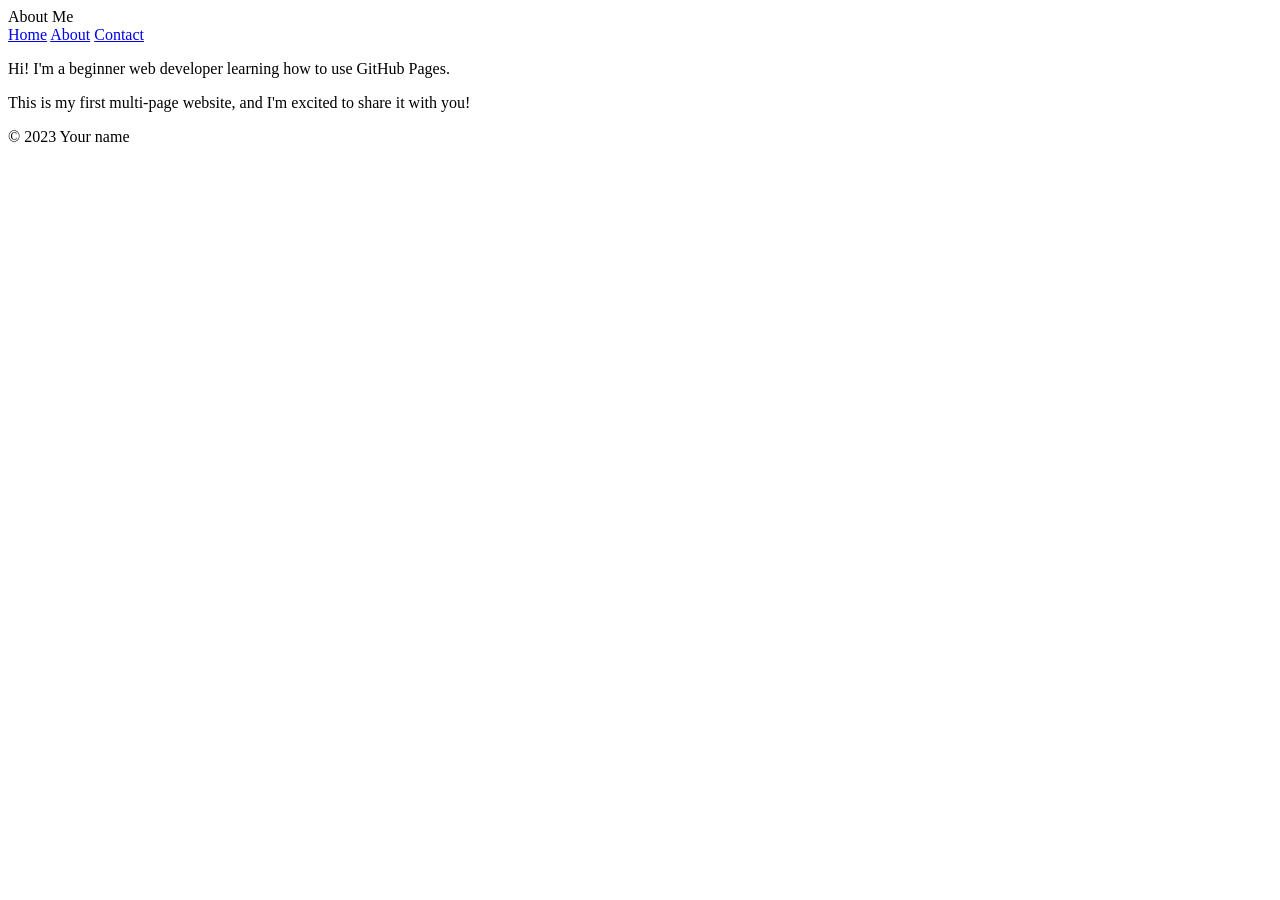
==== about.html @ 637c3b2b "Update and rename About me to about.html" ====
<!DOCTYPE html>
<html lang="en">
<head>
    <meta charset="UTF-8">
    <meta name="viewport" content="width=device-width, initial-scale=1,0">
    <title>About Me</title>
</head>
<body>
    <header
<h1>About Me</h1>
<nav>
    <a href="index.html">Home</a>
    <a href="about.hmtl">About</a>
    <a href="contact.html">Contact</a>
</nav>
</header>
<main>
    <p>Hi! I'm a beginner web developer learning how to use GitHub Pages.</p>
    <p>This is my first multi-page website, and I'm excited to share it with you!</p>
</main>
<footer>
    <p>&copy; 2023 Your name</p>
</footer>
</body>
</html>
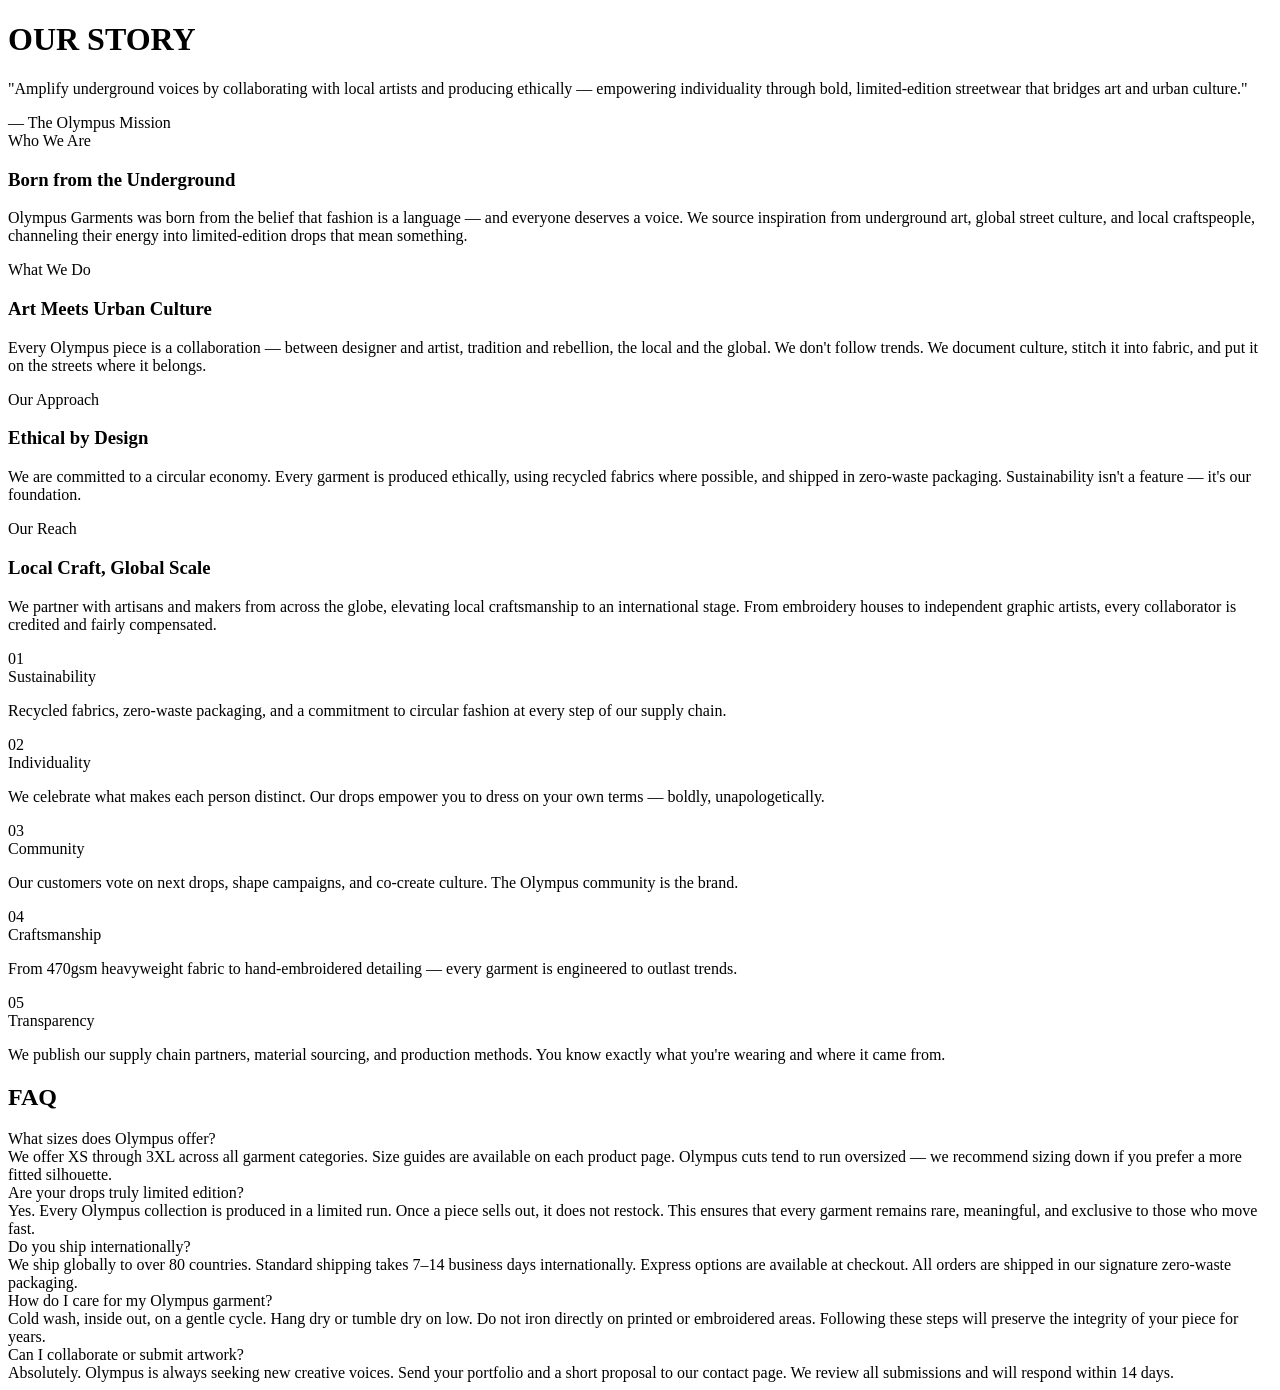
==== commit ae742b40: "Update about.html" ====
--- a/about.html
+++ b/about.html
@@ -1,26 +1,98 @@
 <!DOCTYPE html>
+<html>
 <html lang="en">
-<head>
-    <meta charset="UTF-8">
-    <meta name="viewport" content="width=device-width, initial-scale=1,0">
-    <title>About Me</title>
-</head>
+<meta charset="UTF-8">
+<meta name="viewport" content="width=device-width, initial-scale=1.0">
+<title>OLYMPUS — Raw Expression, Designed for the World</title>
+<link rel="preconnect" href="https://fonts.googleapis.com">
+<link href="https://fonts.googleapis.com/css2?family=Cinzel:wght@400;700;900&family=Barlow+Condensed:wght@300;400;500;700;900&family=Barlow:wght@300;400;500&display=swap" rel="stylesheet">
 <body>
-    <header
-<h1>About Me</h1>
-<nav>
-    <a href="index.html">Home</a>
-    <a href="about.hmtl">About</a>
-    <a href="contact.html">Contact</a>
-</nav>
-</header>
-<main>
-    <p>Hi! I'm a beginner web developer learning how to use GitHub Pages.</p>
-    <p>This is my first multi-page website, and I'm excited to share it with you!</p>
-</main>
-<footer>
-    <p>&copy; 2023 Your name</p>
-</footer>
+<!-- ==================== ABOUT PAGE ==================== -->
+<div class="page" id="page-about">
+  <div class="about-hero">
+    <div class="about-hero-bg"></div>
+    <h1 class="about-hero-title">OUR STORY</h1>
+  </div>
+
+  <div class="about-mission">
+    <p class="about-mission-quote">"Amplify underground voices by collaborating with local artists and producing ethically — empowering individuality through bold, limited-edition streetwear that bridges art and urban culture."</p>
+    <div class="about-mission-sub">— The Olympus Mission</div>
+  </div>
+
+  <div class="about-grid">
+    <div class="about-cell">
+      <div class="about-cell-label">Who We Are</div>
+      <h3 class="about-cell-title">Born from the Underground</h3>
+      <p class="about-cell-text">Olympus Garments was born from the belief that fashion is a language — and everyone deserves a voice. We source inspiration from underground art, global street culture, and local craftspeople, channeling their energy into limited-edition drops that mean something.</p>
+    </div>
+    <div class="about-cell">
+      <div class="about-cell-label">What We Do</div>
+      <h3 class="about-cell-title">Art Meets Urban Culture</h3>
+      <p class="about-cell-text">Every Olympus piece is a collaboration — between designer and artist, tradition and rebellion, the local and the global. We don't follow trends. We document culture, stitch it into fabric, and put it on the streets where it belongs.</p>
+    </div>
+    <div class="about-cell">
+      <div class="about-cell-label">Our Approach</div>
+      <h3 class="about-cell-title">Ethical by Design</h3>
+      <p class="about-cell-text">We are committed to a circular economy. Every garment is produced ethically, using recycled fabrics where possible, and shipped in zero-waste packaging. Sustainability isn't a feature — it's our foundation.</p>
+    </div>
+    <div class="about-cell">
+      <div class="about-cell-label">Our Reach</div>
+      <h3 class="about-cell-title">Local Craft, Global Scale</h3>
+      <p class="about-cell-text">We partner with artisans and makers from across the globe, elevating local craftsmanship to an international stage. From embroidery houses to independent graphic artists, every collaborator is credited and fairly compensated.</p>
+    </div>
+  </div>
+
+  <div class="values-list">
+    <div class="value-item">
+      <div class="value-num">01</div>
+      <div class="value-title">Sustainability</div>
+      <p class="value-text">Recycled fabrics, zero-waste packaging, and a commitment to circular fashion at every step of our supply chain.</p>
+    </div>
+    <div class="value-item">
+      <div class="value-num">02</div>
+      <div class="value-title">Individuality</div>
+      <p class="value-text">We celebrate what makes each person distinct. Our drops empower you to dress on your own terms — boldly, unapologetically.</p>
+    </div>
+    <div class="value-item">
+      <div class="value-num">03</div>
+      <div class="value-title">Community</div>
+      <p class="value-text">Our customers vote on next drops, shape campaigns, and co-create culture. The Olympus community is the brand.</p>
+    </div>
+    <div class="value-item">
+      <div class="value-num">04</div>
+      <div class="value-title">Craftsmanship</div>
+      <p class="value-text">From 470gsm heavyweight fabric to hand-embroidered detailing — every garment is engineered to outlast trends.</p>
+    </div>
+    <div class="value-item">
+      <div class="value-num">05</div>
+      <div class="value-title">Transparency</div>
+      <p class="value-text">We publish our supply chain partners, material sourcing, and production methods. You know exactly what you're wearing and where it came from.</p>
+    </div>
+  </div>
+
+  <div class="faq-section">
+    <h2 class="faq-title">FAQ</h2>
+    <div class="faq-item">
+      <div class="faq-q" onclick="toggleFaq(this)">What sizes does Olympus offer?</div>
+      <div class="faq-a">We offer XS through 3XL across all garment categories. Size guides are available on each product page. Olympus cuts tend to run oversized — we recommend sizing down if you prefer a more fitted silhouette.</div>
+    </div>
+    <div class="faq-item">
+      <div class="faq-q" onclick="toggleFaq(this)">Are your drops truly limited edition?</div>
+      <div class="faq-a">Yes. Every Olympus collection is produced in a limited run. Once a piece sells out, it does not restock. This ensures that every garment remains rare, meaningful, and exclusive to those who move fast.</div>
+    </div>
+    <div class="faq-item">
+      <div class="faq-q" onclick="toggleFaq(this)">Do you ship internationally?</div>
+      <div class="faq-a">We ship globally to over 80 countries. Standard shipping takes 7–14 business days internationally. Express options are available at checkout. All orders are shipped in our signature zero-waste packaging.</div>
+    </div>
+    <div class="faq-item">
+      <div class="faq-q" onclick="toggleFaq(this)">How do I care for my Olympus garment?</div>
+      <div class="faq-a">Cold wash, inside out, on a gentle cycle. Hang dry or tumble dry on low. Do not iron directly on printed or embroidered areas. Following these steps will preserve the integrity of your piece for years.</div>
+    </div>
+    <div class="faq-item">
+      <div class="faq-q" onclick="toggleFaq(this)">Can I collaborate or submit artwork?</div>
+      <div class="faq-a">Absolutely. Olympus is always seeking new creative voices. Send your portfolio and a short proposal to our contact page. We review all submissions and will respond within 14 days.</div>
+    </div>
+  </div>
+</div>
 </body>
 </html>
-
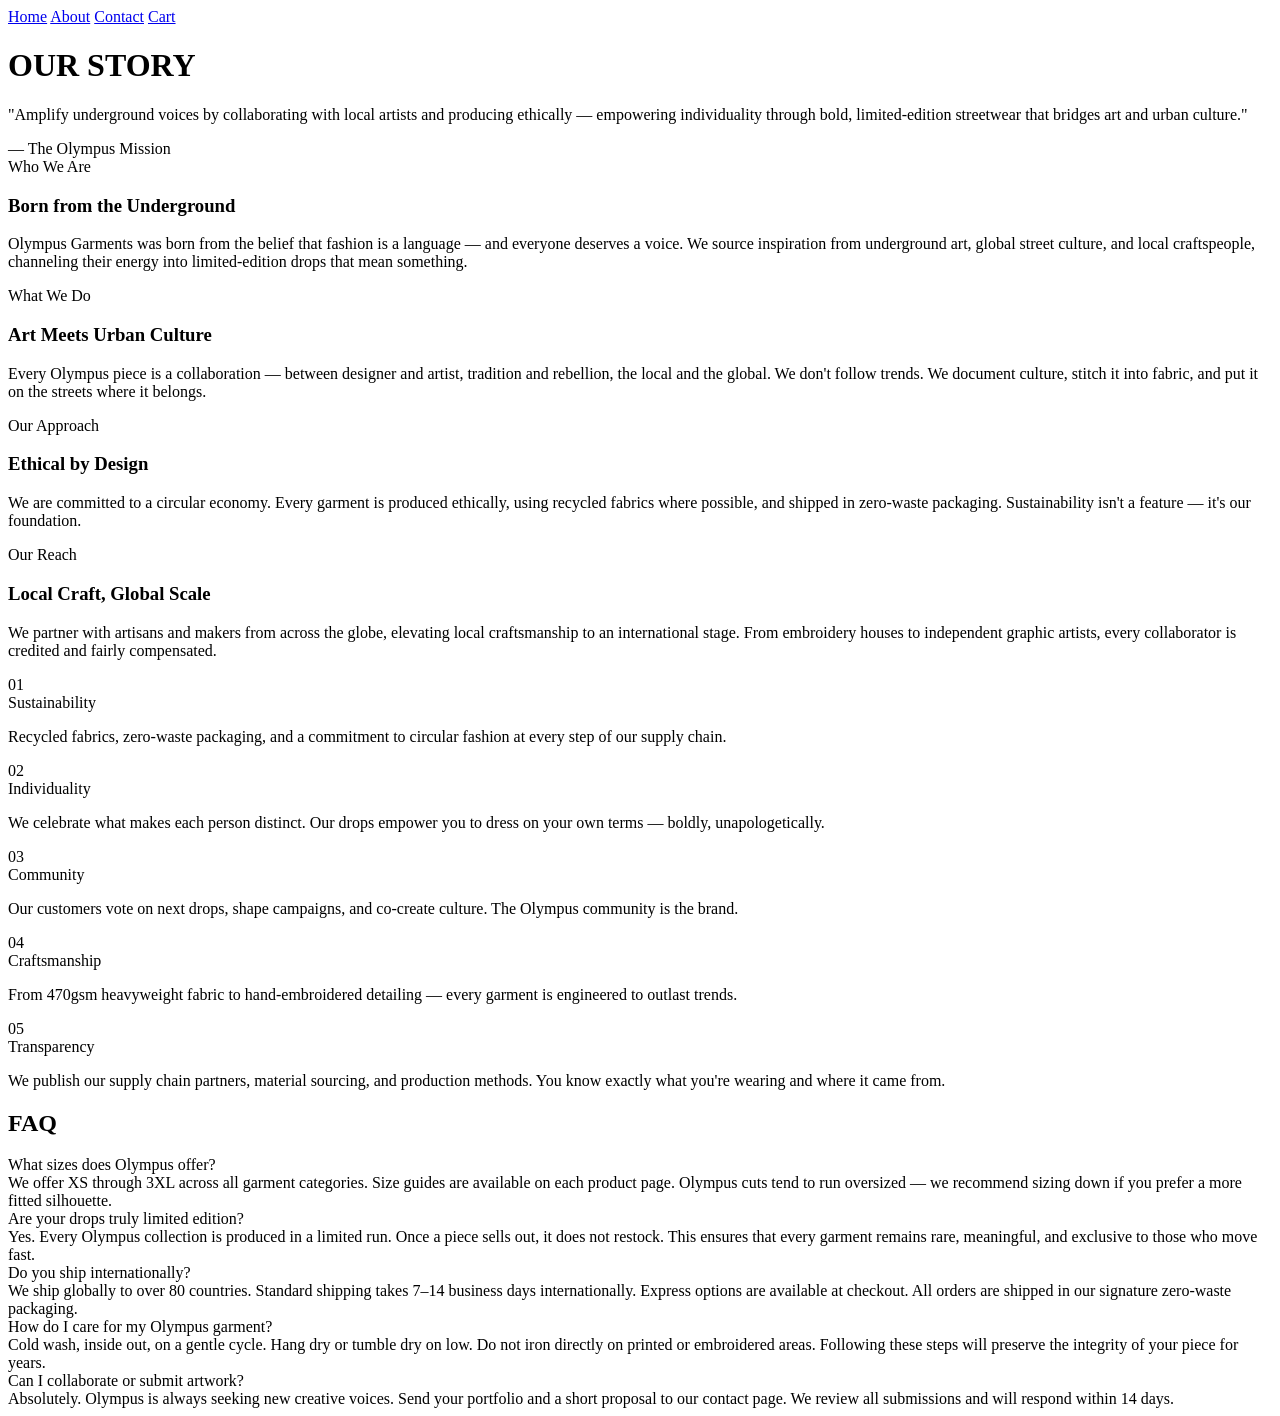
==== commit 48f20a73: "Update about.html" ====
--- a/about.html
+++ b/about.html
@@ -6,7 +6,15 @@
 <title>OLYMPUS — Raw Expression, Designed for the World</title>
 <link rel="preconnect" href="https://fonts.googleapis.com">
 <link href="https://fonts.googleapis.com/css2?family=Cinzel:wght@400;700;900&family=Barlow+Condensed:wght@300;400;500;700;900&family=Barlow:wght@300;400;500&display=swap" rel="stylesheet">
-<body>
+<header>
+  <nav>
+      <a href="index.html">Home</a>
+      <a href="about.html">About</a>
+      <a href="contact.html">Contact</a>
+      <a href="cart.html">Cart</a>
+    </nav>
+</header>
+  <body>
 <!-- ==================== ABOUT PAGE ==================== -->
 <div class="page" id="page-about">
   <div class="about-hero">
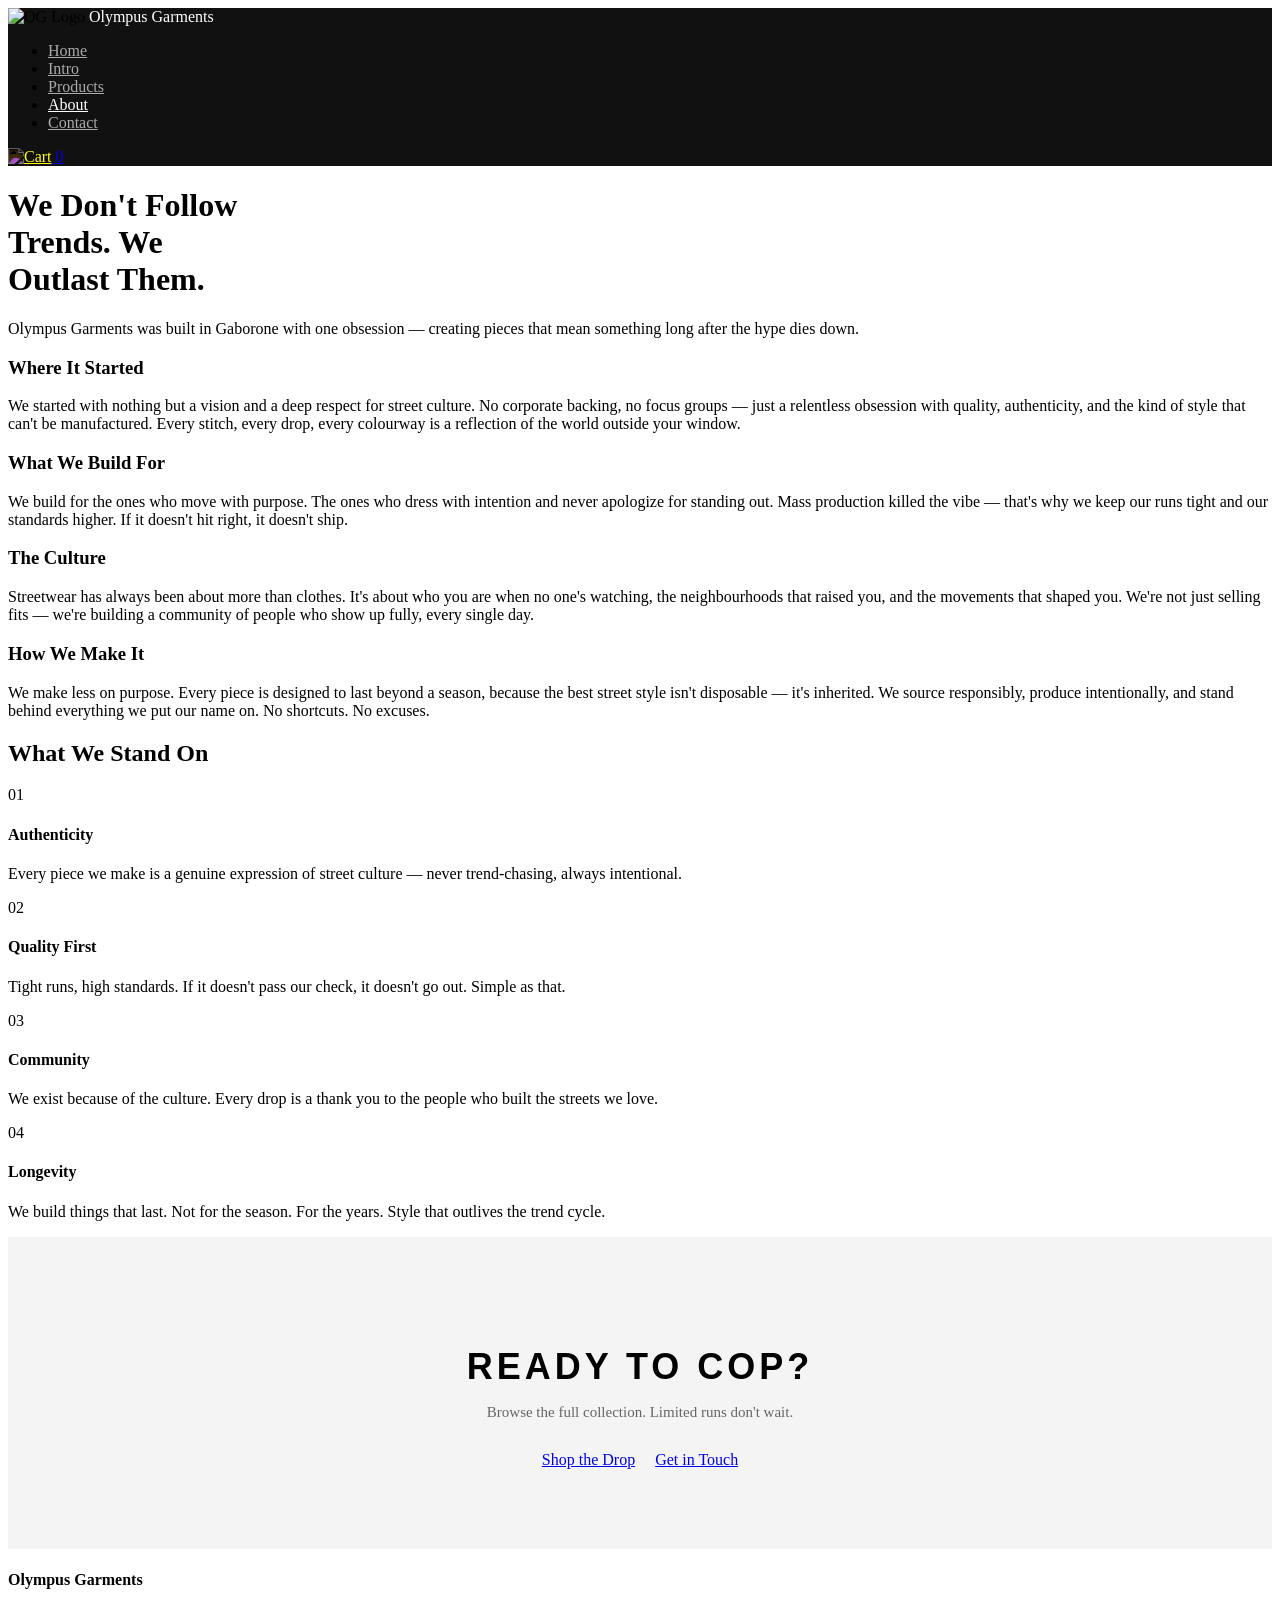
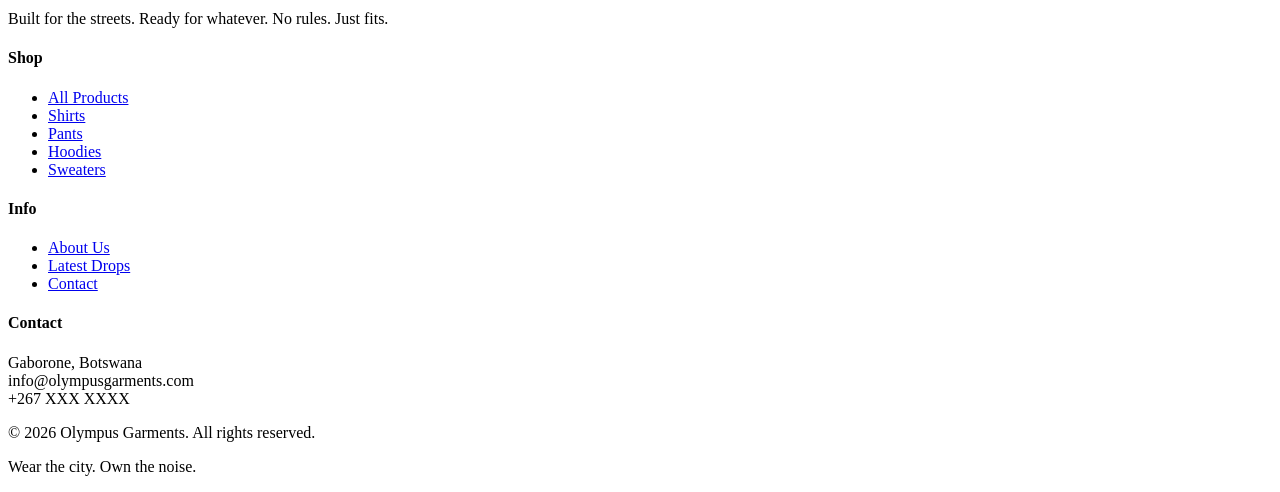
==== commit f7f62f59: "Update about.html" ====
--- a/about.html
+++ b/about.html
@@ -1,106 +1,152 @@
 <!DOCTYPE html>
-<html>
 <html lang="en">
-<meta charset="UTF-8">
-<meta name="viewport" content="width=device-width, initial-scale=1.0">
-<title>OLYMPUS — Raw Expression, Designed for the World</title>
-<link rel="preconnect" href="https://fonts.googleapis.com">
-<link href="https://fonts.googleapis.com/css2?family=Cinzel:wght@400;700;900&family=Barlow+Condensed:wght@300;400;500;700;900&family=Barlow:wght@300;400;500&display=swap" rel="stylesheet">
-<header>
-  <nav>
-      <a href="index.html">Home</a>
-      <a href="about.html">About</a>
-      <a href="contact.html">Contact</a>
-      <a href="cart.html">Cart</a>
-    </nav>
-</header>
-  <body>
-<!-- ==================== ABOUT PAGE ==================== -->
-<div class="page" id="page-about">
-  <div class="about-hero">
-    <div class="about-hero-bg"></div>
-    <h1 class="about-hero-title">OUR STORY</h1>
-  </div>
+<head>
+    <meta charset="UTF-8">
+    <meta name="viewport" content="width=device-width, initial-scale=1.0">
+    <title>About — Olympus Garments</title>
+    <link rel="stylesheet" href="style.css">
+</head>
+<body>
 
-  <div class="about-mission">
-    <p class="about-mission-quote">"Amplify underground voices by collaborating with local artists and producing ethically — empowering individuality through bold, limited-edition streetwear that bridges art and urban culture."</p>
-    <div class="about-mission-sub">— The Olympus Mission</div>
-  </div>
+<!-- NAVBAR -->
+<div style="background:#111;">
+    <div class="container">
+        <div class="navbar">
+            <div class="logo">
+                <img src="images/OG LOGO.webp" alt="OG Logo">
+                <span class="brand-name" style="color:#fff;">Olympus Garments</span>
+            </div>
+            <nav>
+                <ul>
+                    <li><a href="index.html" style="color:#aaa;">Home</a></li>
+                    <li><a href="intro.html" style="color:#aaa;">Intro</a></li>
+                    <li><a href="products.html" style="color:#aaa;">Products</a></li>
+                    <li><a href="about.html" style="color:#fff;">About</a></li>
+                    <li><a href="contact.html" style="color:#aaa;">Contact</a></li>
+                    
+                </ul>
+            </nav>
+            <a href="cart.html" class="cart-icon">
+                <img src="images/shopping-cart-svg-png-icon-download-28.png" alt="Cart" style="filter:invert(1)">
+                <span class="cart-count" id="cartCount">0</span>
+            </a>
+        </div>
+    </div>
+</div>
 
-  <div class="about-grid">
-    <div class="about-cell">
-      <div class="about-cell-label">Who We Are</div>
-      <h3 class="about-cell-title">Born from the Underground</h3>
-      <p class="about-cell-text">Olympus Garments was born from the belief that fashion is a language — and everyone deserves a voice. We source inspiration from underground art, global street culture, and local craftspeople, channeling their energy into limited-edition drops that mean something.</p>
+<!-- HERO -->
+<div class="about-hero">
+    <div class="container">
+        <h1>We Don't Follow<br>Trends. We<br>Outlast Them.</h1>
+        <p>Olympus Garments was built in Gaborone with one obsession — creating pieces that mean something long after the hype dies down.</p>
     </div>
-    <div class="about-cell">
-      <div class="about-cell-label">What We Do</div>
-      <h3 class="about-cell-title">Art Meets Urban Culture</h3>
-      <p class="about-cell-text">Every Olympus piece is a collaboration — between designer and artist, tradition and rebellion, the local and the global. We don't follow trends. We document culture, stitch it into fabric, and put it on the streets where it belongs.</p>
+</div>
+
+<!-- STORY BLOCKS -->
+<div class="about-blocks">
+    <div class="about-block">
+        <h3>Where It Started</h3>
+        <p>We started with nothing but a vision and a deep respect for street culture. No corporate backing, no focus groups — just a relentless obsession with quality, authenticity, and the kind of style that can't be manufactured. Every stitch, every drop, every colourway is a reflection of the world outside your window.</p>
     </div>
-    <div class="about-cell">
-      <div class="about-cell-label">Our Approach</div>
-      <h3 class="about-cell-title">Ethical by Design</h3>
-      <p class="about-cell-text">We are committed to a circular economy. Every garment is produced ethically, using recycled fabrics where possible, and shipped in zero-waste packaging. Sustainability isn't a feature — it's our foundation.</p>
+    <div class="about-block">
+        <h3>What We Build For</h3>
+        <p>We build for the ones who move with purpose. The ones who dress with intention and never apologize for standing out. Mass production killed the vibe — that's why we keep our runs tight and our standards higher. If it doesn't hit right, it doesn't ship.</p>
     </div>
-    <div class="about-cell">
-      <div class="about-cell-label">Our Reach</div>
-      <h3 class="about-cell-title">Local Craft, Global Scale</h3>
-      <p class="about-cell-text">We partner with artisans and makers from across the globe, elevating local craftsmanship to an international stage. From embroidery houses to independent graphic artists, every collaborator is credited and fairly compensated.</p>
+    <div class="about-block">
+        <h3>The Culture</h3>
+        <p>Streetwear has always been about more than clothes. It's about who you are when no one's watching, the neighbourhoods that raised you, and the movements that shaped you. We're not just selling fits — we're building a community of people who show up fully, every single day.</p>
     </div>
-  </div>
+    <div class="about-block">
+        <h3>How We Make It</h3>
+        <p>We make less on purpose. Every piece is designed to last beyond a season, because the best street style isn't disposable — it's inherited. We source responsibly, produce intentionally, and stand behind everything we put our name on. No shortcuts. No excuses.</p>
+    </div>
+</div>
 
-  <div class="values-list">
-    <div class="value-item">
-      <div class="value-num">01</div>
-      <div class="value-title">Sustainability</div>
-      <p class="value-text">Recycled fabrics, zero-waste packaging, and a commitment to circular fashion at every step of our supply chain.</p>
+<!-- VALUES -->
+<div class="values-section">
+    <div class="container">
+        <div class="section-title light">
+            <h2>What We Stand On</h2>
+        </div>
+        <div class="values-grid">
+            <div class="value-item">
+                <span class="value-num">01</span>
+                <h4>Authenticity</h4>
+                <p>Every piece we make is a genuine expression of street culture — never trend-chasing, always intentional.</p>
+            </div>
+            <div class="value-item">
+                <span class="value-num">02</span>
+                <h4>Quality First</h4>
+                <p>Tight runs, high standards. If it doesn't pass our check, it doesn't go out. Simple as that.</p>
+            </div>
+            <div class="value-item">
+                <span class="value-num">03</span>
+                <h4>Community</h4>
+                <p>We exist because of the culture. Every drop is a thank you to the people who built the streets we love.</p>
+            </div>
+            <div class="value-item">
+                <span class="value-num">04</span>
+                <h4>Longevity</h4>
+                <p>We build things that last. Not for the season. For the years. Style that outlives the trend cycle.</p>
+            </div>
+        </div>
     </div>
-    <div class="value-item">
-      <div class="value-num">02</div>
-      <div class="value-title">Individuality</div>
-      <p class="value-text">We celebrate what makes each person distinct. Our drops empower you to dress on your own terms — boldly, unapologetically.</p>
+</div>
+
+<!-- CTA -->
+<div style="background:#f4f4f4; padding:80px 0; text-align:center;">
+    <div class="container">
+        <h2 style="font-family:'Montserrat',sans-serif;font-size:36px;font-weight:900;letter-spacing:4px;text-transform:uppercase;margin-bottom:16px;">Ready to Cop?</h2>
+        <p style="color:#666;font-size:15px;margin-bottom:30px;">Browse the full collection. Limited runs don't wait.</p>
+        <a href="products.html" class="btn">Shop the Drop</a>
+        <a href="contact.html" class="btn-outline" style="margin-left:16px;">Get in Touch</a>
     </div>
-    <div class="value-item">
-      <div class="value-num">03</div>
-      <div class="value-title">Community</div>
-      <p class="value-text">Our customers vote on next drops, shape campaigns, and co-create culture. The Olympus community is the brand.</p>
+</div>
+
+<!-- FOOTER -->
+<footer>
+    <div class="container">
+        <div class="footer-grid">
+            <div class="footer-col">
+                <h4>Olympus Garments</h4>
+                <p>Built for the streets. Ready for whatever. No rules. Just fits.</p>
+            </div>
+            <div class="footer-col">
+                <h4>Shop</h4>
+                <ul>
+                    <li><a href="products.html">All Products</a></li>
+                    <li><a href="products.html#shirts">Shirts</a></li>
+                    <li><a href="products.html#pants">Pants</a></li>
+                    <li><a href="products.html#hoodies">Hoodies</a></li>
+                    <li><a href="products.html#sweaters">Sweaters</a></li>
+                </ul>
+            </div>
+            <div class="footer-col">
+                <h4>Info</h4>
+                <ul>
+                    <li><a href="about.html">About Us</a></li>
+                    <li><a href="intro.html">Latest Drops</a></li>
+                    <li><a href="contact.html">Contact</a></li>
+                </ul>
+            </div>
+            <div class="footer-col">
+                <h4>Contact</h4>
+                <p>Gaborone, Botswana<br>info@olympusgarments.com<br>+267 XXX XXXX</p>
+            </div>
+        </div>
+        <div class="footer-bottom">
+            <p>© 2026 Olympus Garments. All rights reserved.</p>
+            <p>Wear the city. Own the noise.</p>
+        </div>
     </div>
-    <div class="value-item">
-      <div class="value-num">04</div>
-      <div class="value-title">Craftsmanship</div>
-      <p class="value-text">From 470gsm heavyweight fabric to hand-embroidered detailing — every garment is engineered to outlast trends.</p>
-    </div>
-    <div class="value-item">
-      <div class="value-num">05</div>
-      <div class="value-title">Transparency</div>
-      <p class="value-text">We publish our supply chain partners, material sourcing, and production methods. You know exactly what you're wearing and where it came from.</p>
-    </div>
-  </div>
+</footer>
 
-  <div class="faq-section">
-    <h2 class="faq-title">FAQ</h2>
-    <div class="faq-item">
-      <div class="faq-q" onclick="toggleFaq(this)">What sizes does Olympus offer?</div>
-      <div class="faq-a">We offer XS through 3XL across all garment categories. Size guides are available on each product page. Olympus cuts tend to run oversized — we recommend sizing down if you prefer a more fitted silhouette.</div>
-    </div>
-    <div class="faq-item">
-      <div class="faq-q" onclick="toggleFaq(this)">Are your drops truly limited edition?</div>
-      <div class="faq-a">Yes. Every Olympus collection is produced in a limited run. Once a piece sells out, it does not restock. This ensures that every garment remains rare, meaningful, and exclusive to those who move fast.</div>
-    </div>
-    <div class="faq-item">
-      <div class="faq-q" onclick="toggleFaq(this)">Do you ship internationally?</div>
-      <div class="faq-a">We ship globally to over 80 countries. Standard shipping takes 7–14 business days internationally. Express options are available at checkout. All orders are shipped in our signature zero-waste packaging.</div>
-    </div>
-    <div class="faq-item">
-      <div class="faq-q" onclick="toggleFaq(this)">How do I care for my Olympus garment?</div>
-      <div class="faq-a">Cold wash, inside out, on a gentle cycle. Hang dry or tumble dry on low. Do not iron directly on printed or embroidered areas. Following these steps will preserve the integrity of your piece for years.</div>
-    </div>
-    <div class="faq-item">
-      <div class="faq-q" onclick="toggleFaq(this)">Can I collaborate or submit artwork?</div>
-      <div class="faq-a">Absolutely. Olympus is always seeking new creative voices. Send your portfolio and a short proposal to our contact page. We review all submissions and will respond within 14 days.</div>
-    </div>
-  </div>
-</div>
+<script>
+    function updateCartCount() {
+        const cart = JSON.parse(localStorage.getItem('ogCart') || '[]');
+        document.getElementById('cartCount').textContent = cart.reduce((a, i) => a + i.qty, 0);
+    }
+    updateCartCount();
+</script>
 </body>
 </html>
